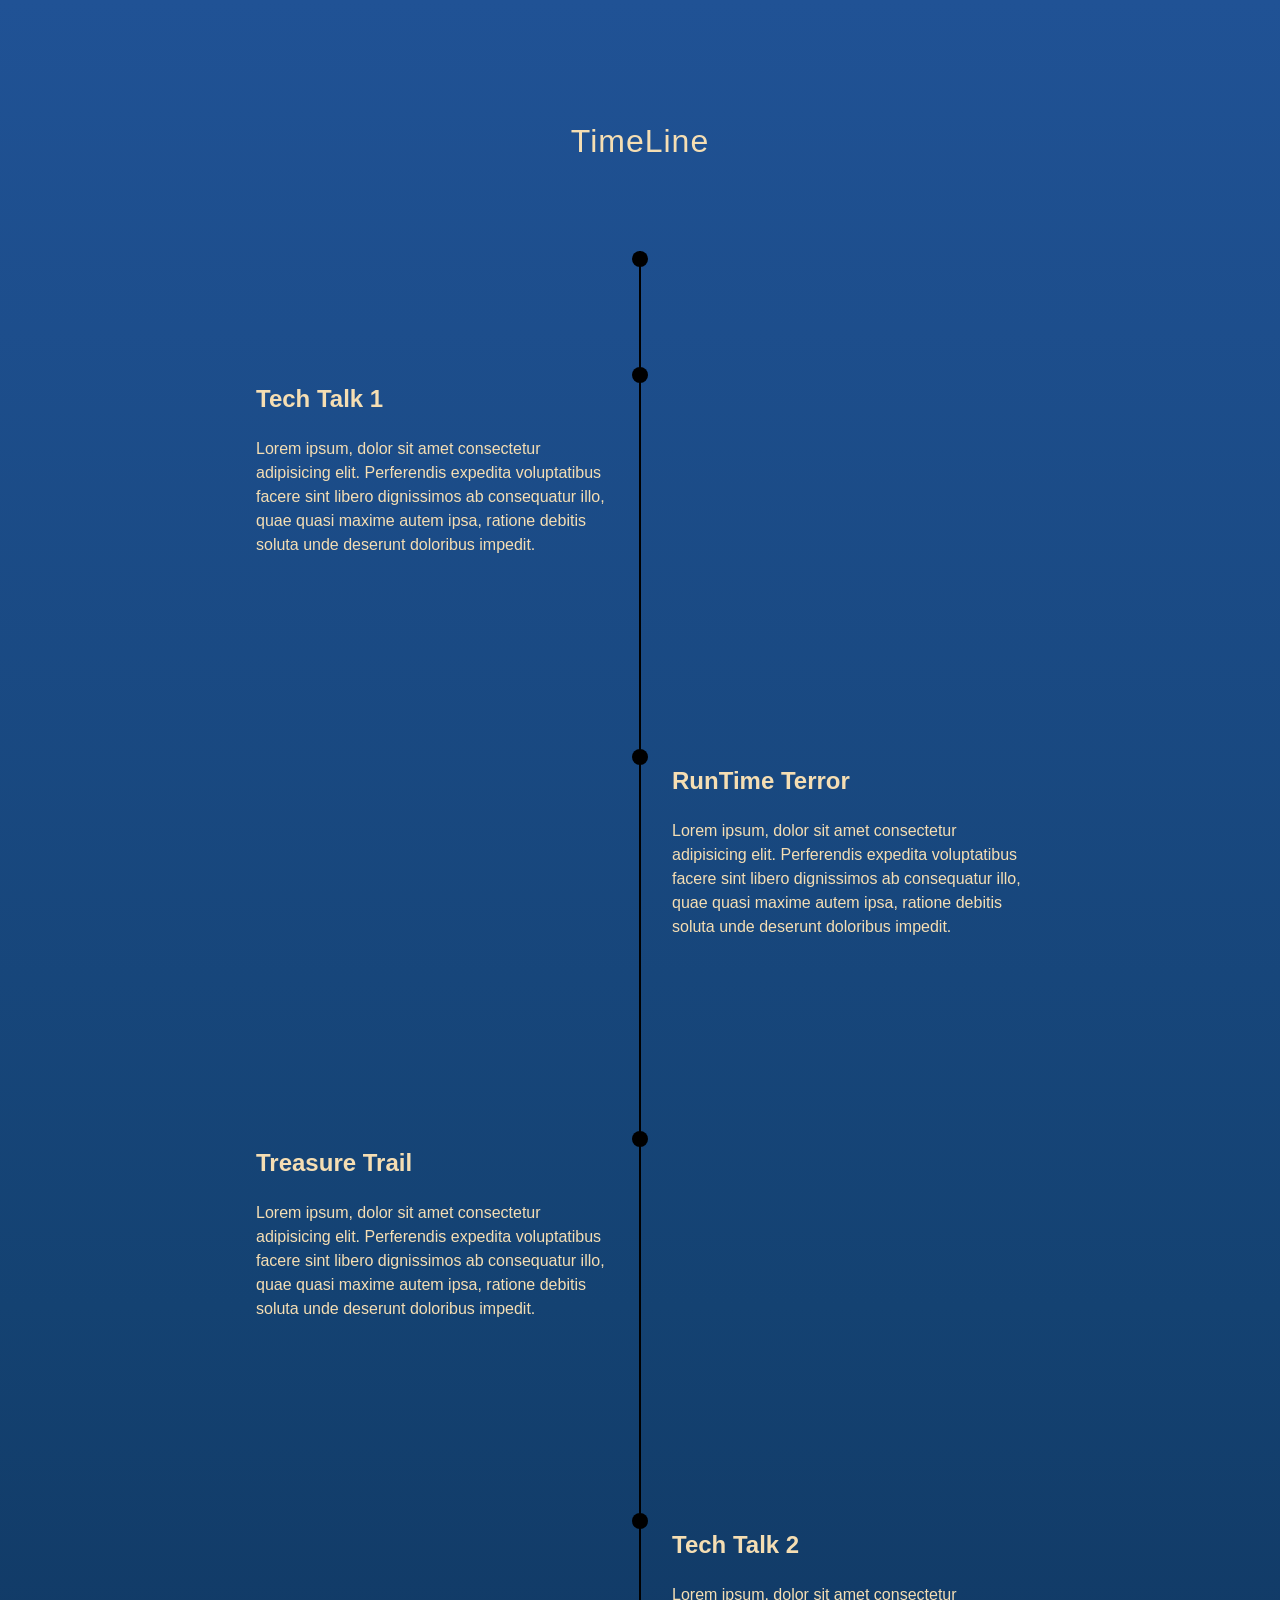
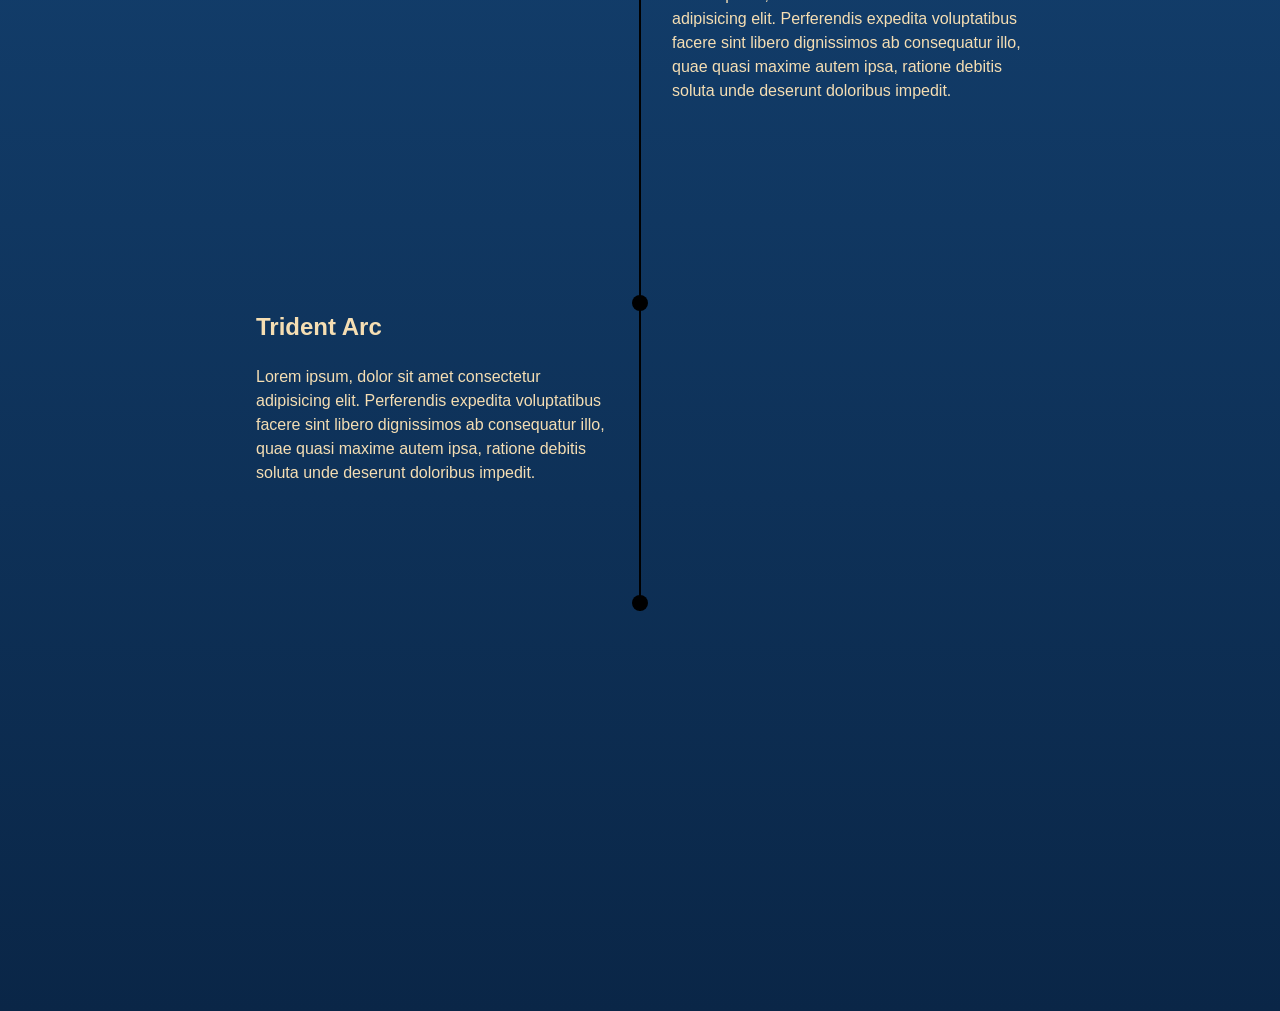
==== timeline/timeline.html @ 8f7a9394 "Created Files" ====
<!DOCTYPE html>
<html lang="en">

<head>
    <meta charset="UTF-8">
    <meta http-equiv="X-UA-Compatible" content="IE=edge">
    <meta name="viewport" content="width=device-width, initial-scale=1.0">
    <title>Timeline</title>
    <link rel="stylesheet" href="styles.css">
</head>

<body>
    <div class="container">
        <div class="top">
            <h1>TimeLine</h1>
        </div>
        <div class="timeline">
            <div class="line"></div>
            <div class="section">
                <div class="bead"></div>
                <div class="content">
                    <h2>Tech Talk 1</h2>
                    <p>Lorem ipsum, dolor sit amet consectetur adipisicing elit. Perferendis expedita voluptatibus
                        facere sint libero dignissimos ab consequatur illo, quae quasi maxime autem ipsa, ratione
                        debitis soluta unde deserunt doloribus impedit.
                    </p>
                </div>
            </div>

            <div class="section">
                <div class="bead"></div>
                <div class="content">
                    <h2>RunTime Terror</h2>
                    <p>Lorem ipsum, dolor sit amet consectetur adipisicing elit. Perferendis expedita voluptatibus
                        facere sint libero dignissimos ab consequatur illo, quae quasi maxime autem ipsa, ratione
                        debitis soluta unde deserunt doloribus impedit.
                    </p>
                </div>
            </div>

            <div class="section">
                <div class="bead"></div>
                <div class="content">
                    <h2>Treasure Trail</h2>
                    <p>Lorem ipsum, dolor sit amet consectetur adipisicing elit. Perferendis expedita voluptatibus
                        facere sint libero dignissimos ab consequatur illo, quae quasi maxime autem ipsa, ratione
                        debitis soluta unde deserunt doloribus impedit.
                    </p>
                </div>
            </div>

            <div class="section">
                <div class="bead"></div>
                <div class="content">
                    <h2>Tech Talk 2</h2>
                    <p>Lorem ipsum, dolor sit amet consectetur adipisicing elit. Perferendis expedita voluptatibus
                        facere sint libero dignissimos ab consequatur illo, quae quasi maxime autem ipsa, ratione
                        debitis soluta unde deserunt doloribus impedit.
                    </p>
                </div>
            </div>

            <div class="section">
                <div class="bead"></div>
                <div class="content">
                    <h2>Trident Arc</h2>
                    <p>Lorem ipsum, dolor sit amet consectetur adipisicing elit. Perferendis expedita voluptatibus
                        facere sint libero dignissimos ab consequatur illo, quae quasi maxime autem ipsa, ratione
                        debitis soluta unde deserunt doloribus impedit.
                    </p>
                </div>
            </div>

        </div>
    </div>

    <script src="timeline.js"></script>

</body>

</html>
---- timeline/styles.css ----
body {
    font-family:Verdana, Geneva, Tahoma, sans-serif;
    margin: 0;
    padding: 0;
    line-height: 1.5;
    font-weight: 400;
    color: wheat;
    background-color: rgb(42, 42, 158);
    background-image: linear-gradient(180deg, #205295, #144272, #0A2647);
}

.container {
    padding: 2rem;
    padding-bottom: 400px;
    margin: 0 auto;
    max-width: 800px;
}

.top {
    text-align:center;
    padding: 4rem;
    max-width: 600px;
    margin: 0 auto;
}

.timeline {
    position: relative;
    min-height: 150px;
}

.line {
    position: absolute;
    z-index: 2;
    left: calc(50% - 1px);
    width: 2px;
    top: -50px;
    bottom: -50px;
    background-color: #000; 
    display: none;
}

.line:before,
.line:after {
    position:absolute;
    display: block;
    content: ' ';
    height: 1rem;
    width: 1rem;
    border-radius: 50%;
    background-color: #000;
    left: 50%;
    transform: translateX(-50%);

}

.line:after {
    bottom: 0;
}

.section {
    display: flex;
    opacity: 0;
    transform: translateX(-100%);
    transition: 600ms ease;
    position: relative;
    z-index: 1;
    margin: 50px 0;
    padding: 1rem;
    border-radius: 1rem;
    align-items: center;
    min-height: 300px;
}

.section:nth-child(odd) {
    flex-direction: row-reverse;
    transform: translateX(100%);
}

.bead {
    position:absolute;
    display: block;
    height: 1rem;
    width: 1rem;
    border-radius: 50%;
    background-color: #000;
    left: 50%;
    top: 20%;
    transform: translateX(-50%);
}

.content {
    width: calc(50% - 2rem);    
}

.show-me:nth-child(n) {
    transform: none;
    opacity: 1;
}

h1 {
    font-weight: 400;
    letter-spacing: 1px;

}
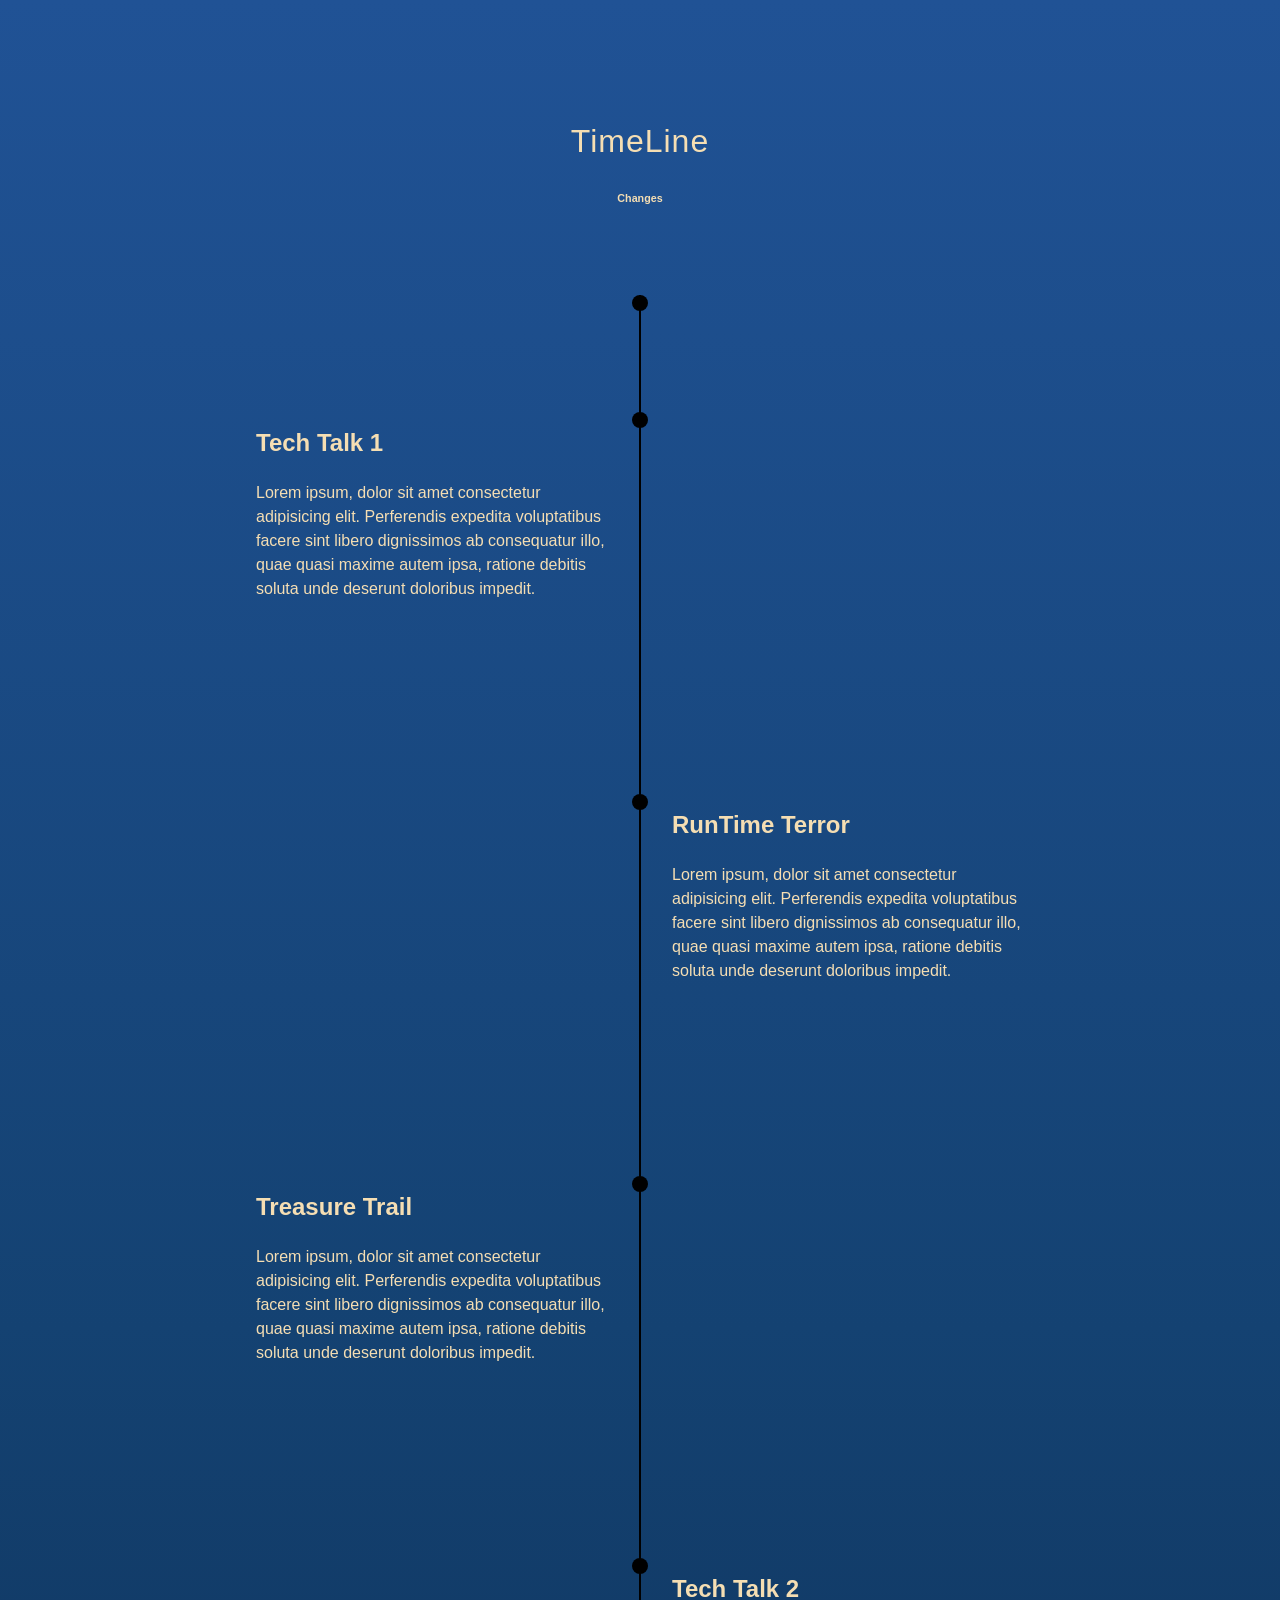
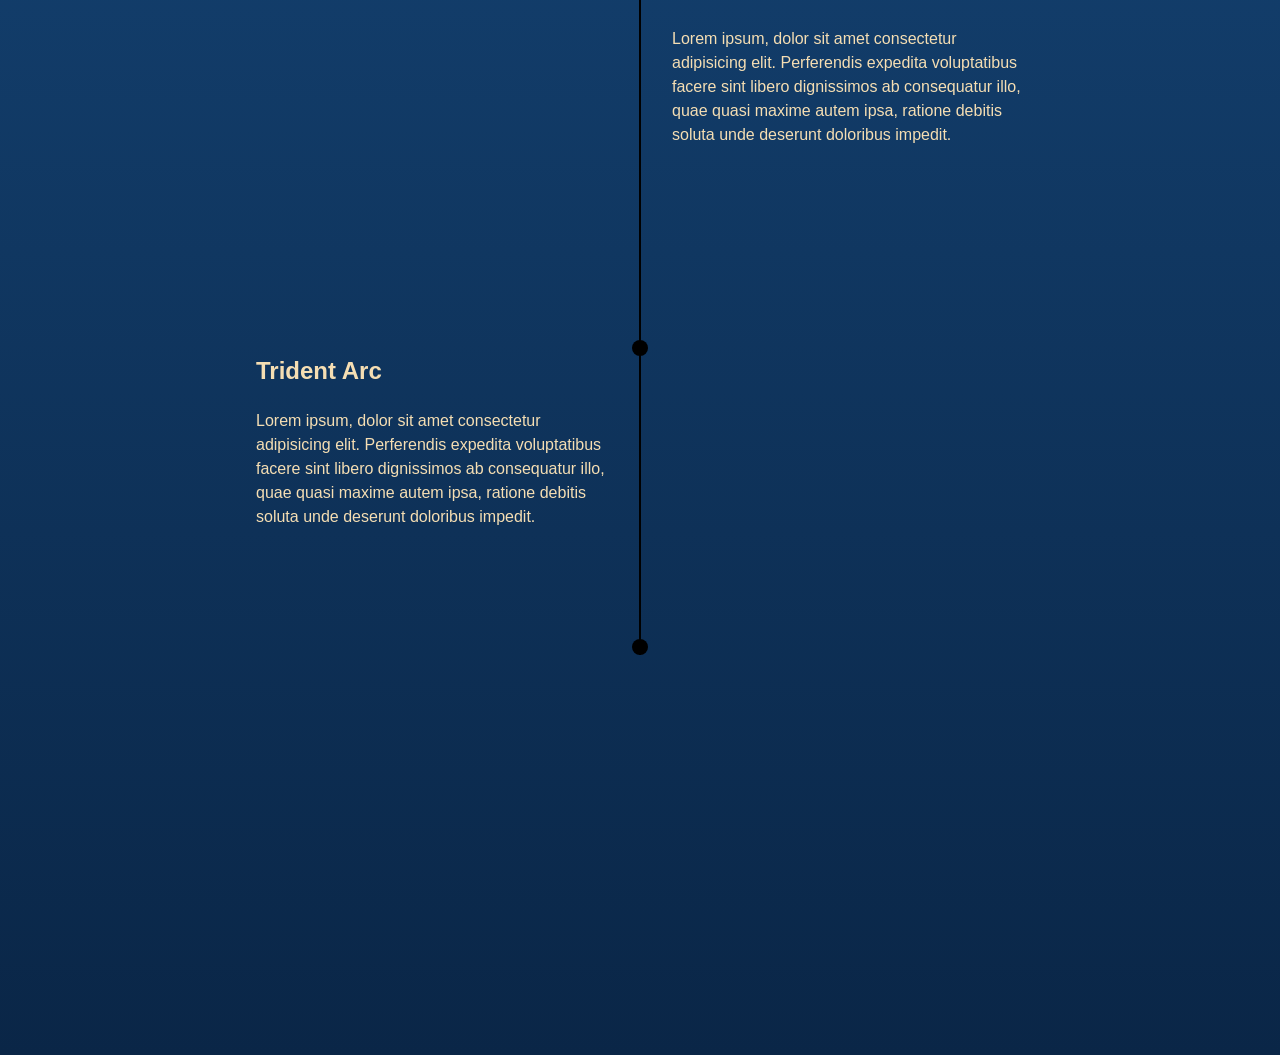
==== commit b3c4f25a: "modify" ====
--- a/timeline/timeline.html
+++ b/timeline/timeline.html
@@ -13,6 +13,7 @@
     <div class="container">
         <div class="top">
             <h1>TimeLine</h1>
+            <h6>Changes</h6>
         </div>
         <div class="timeline">
             <div class="line"></div>
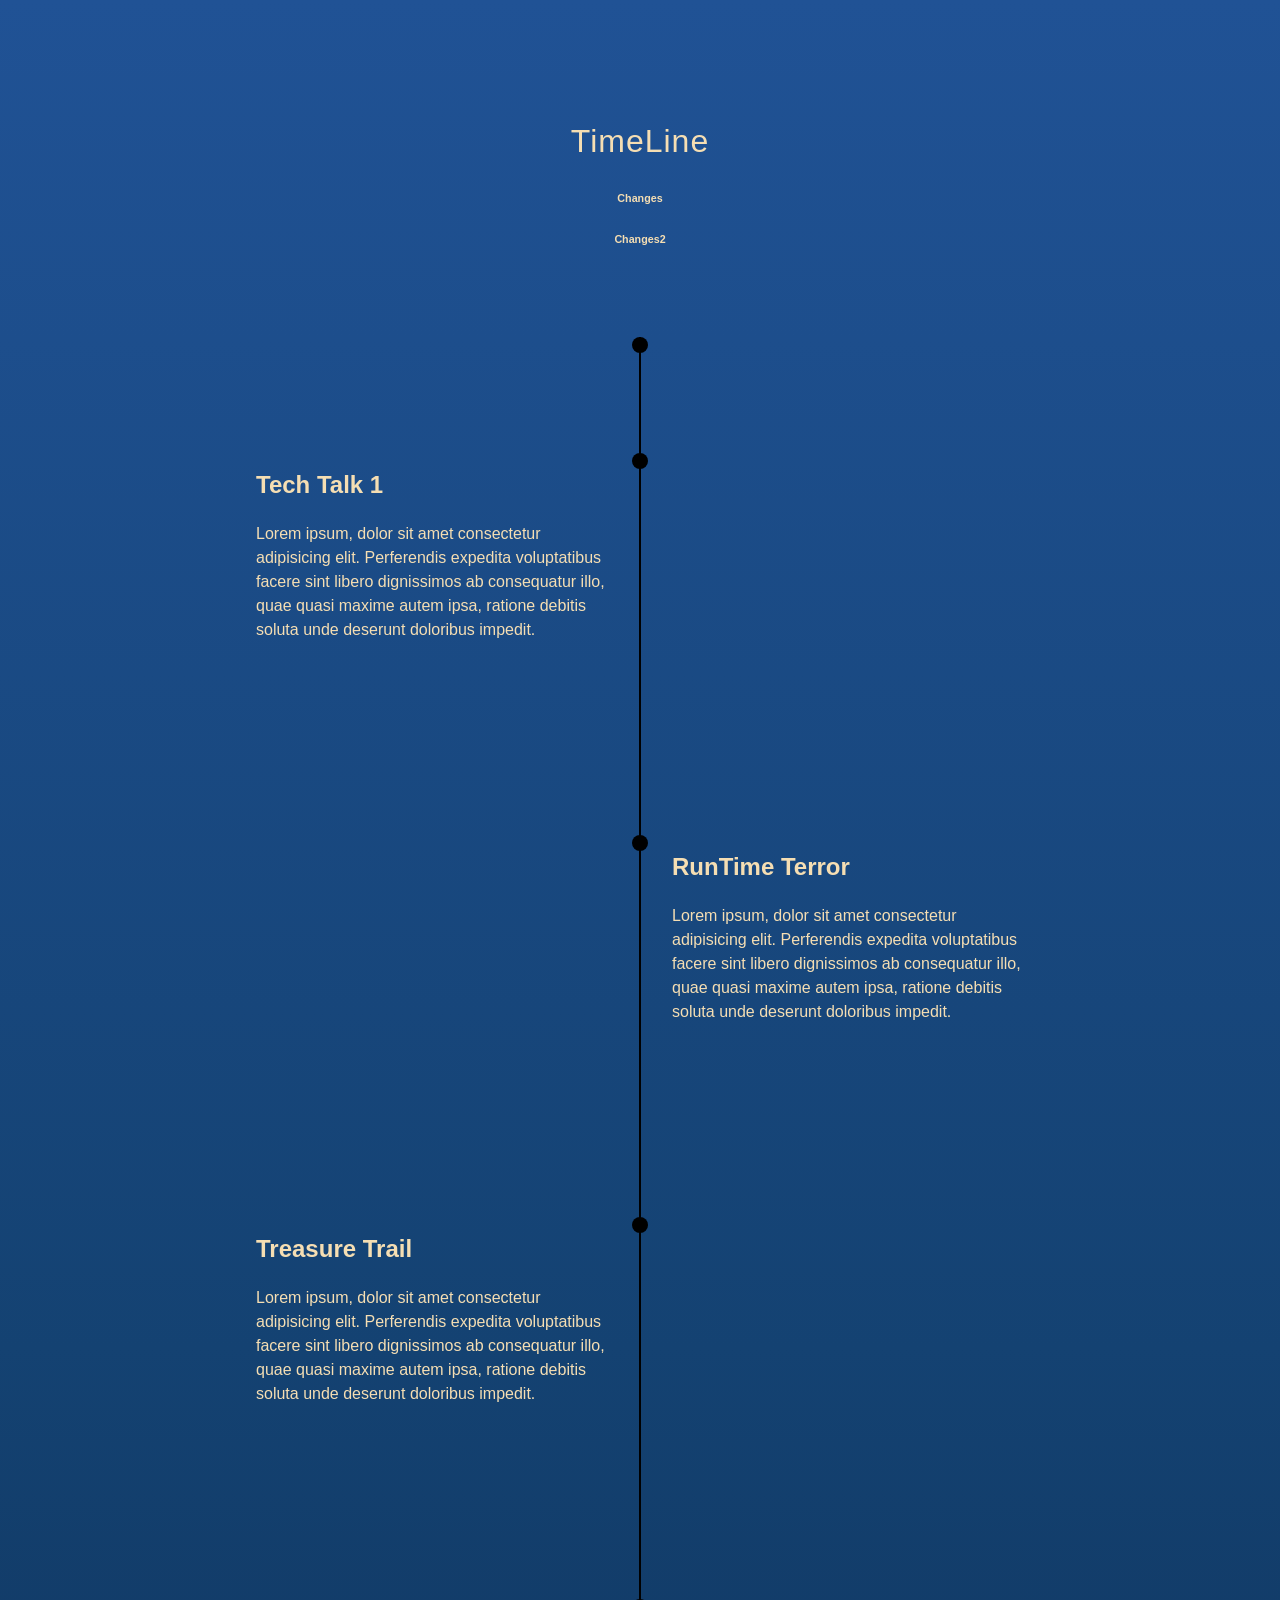
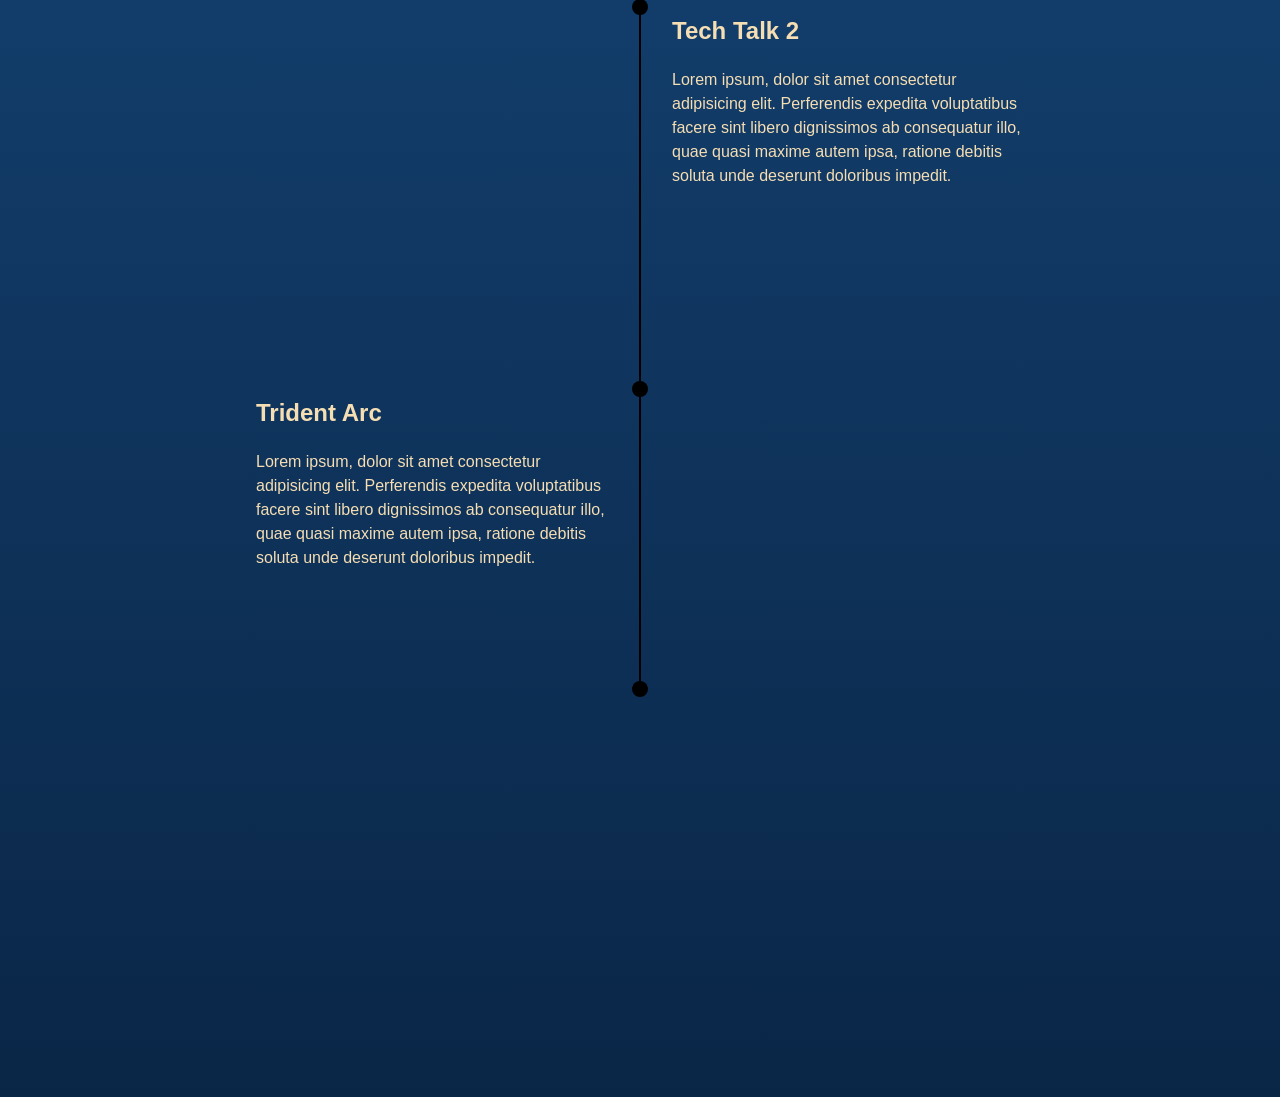
==== commit d235ada8: "modifications" ====
--- a/timeline/timeline.html
+++ b/timeline/timeline.html
@@ -14,6 +14,7 @@
         <div class="top">
             <h1>TimeLine</h1>
             <h6>Changes</h6>
+            <h6>Changes2</h6>
         </div>
         <div class="timeline">
             <div class="line"></div>
